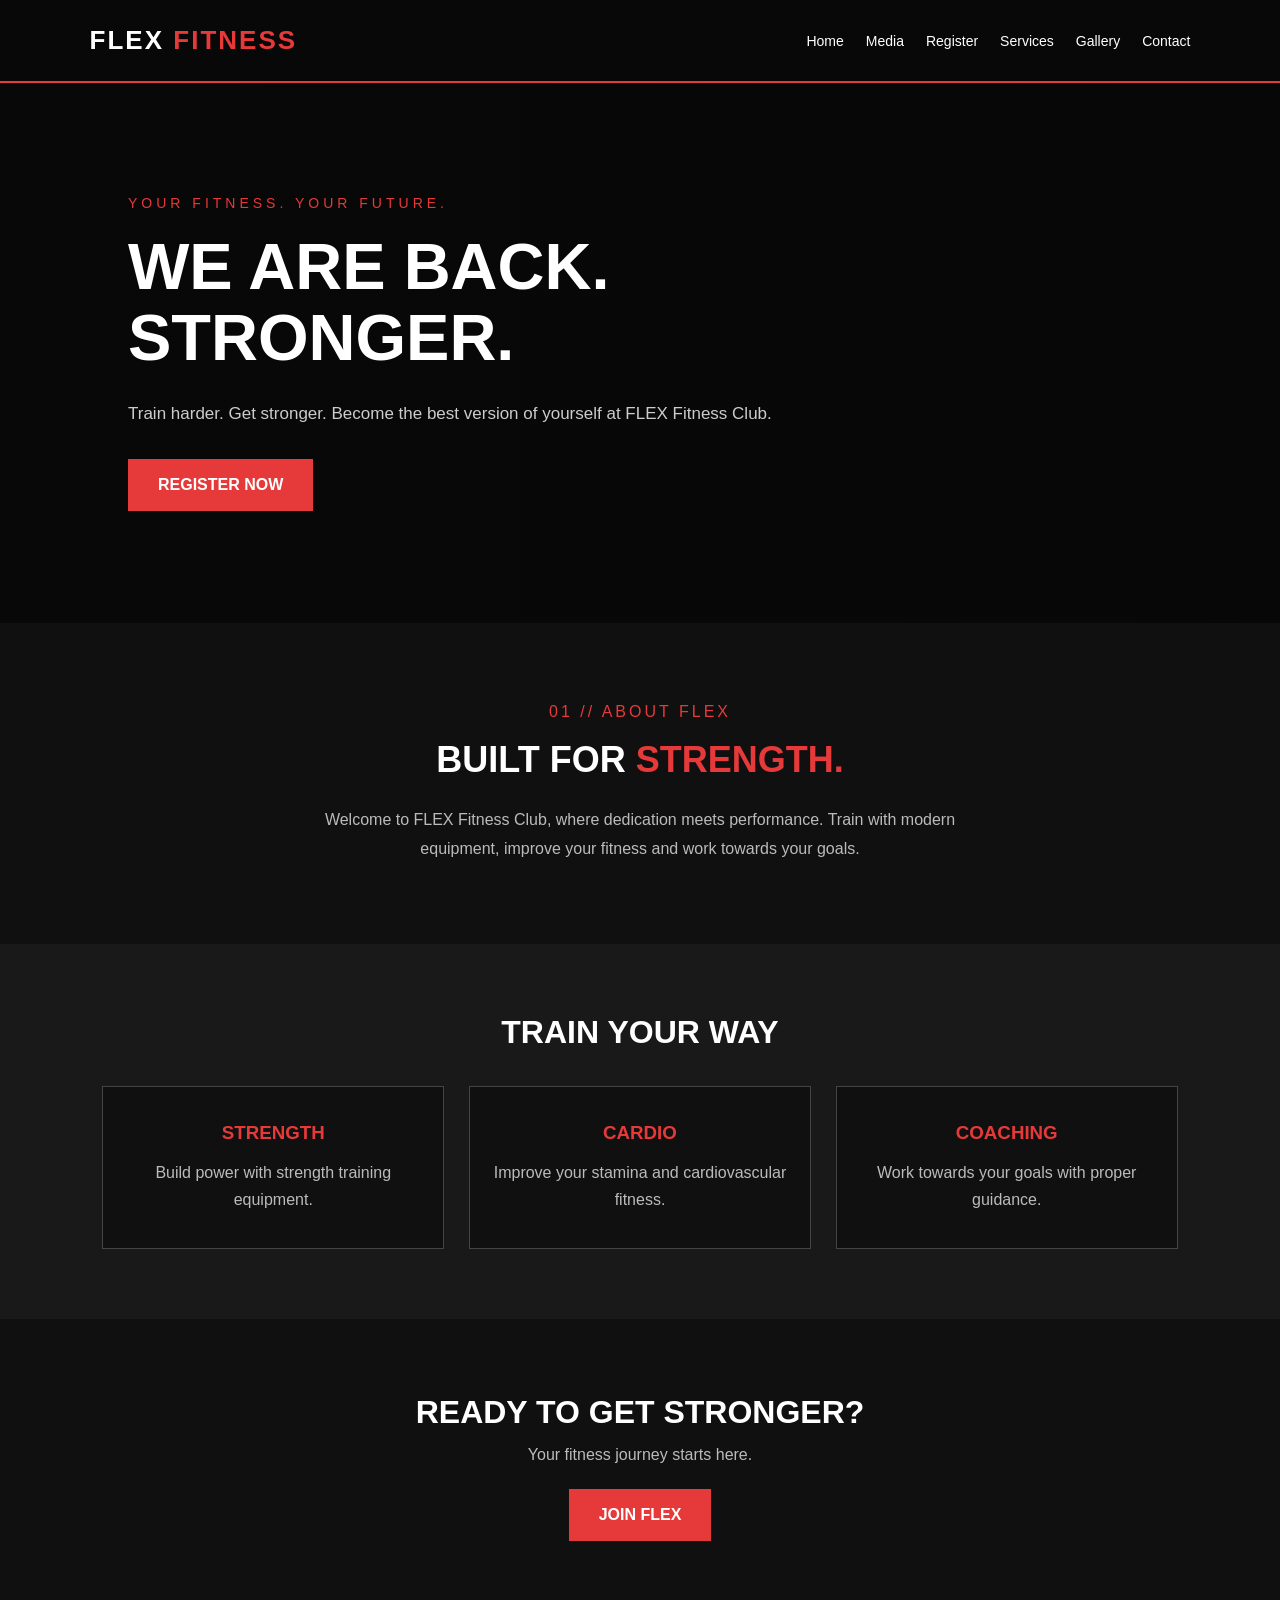
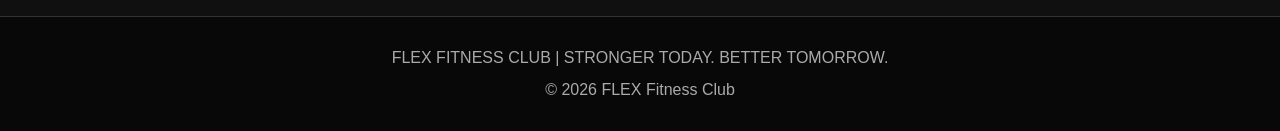
==== index.html @ 414e54fb "added the home html and the css files ," ====
<!DOCTYPE html>
<html lang="en">
<head>
    <meta charset="UTF-8">
    <meta name="viewport" content="width=device-width, initial-scale=1.0">
    <title>FLEX Fitness Club</title>
    <link rel="stylesheet" href="home.css">
</head>
<body>

    <header>
        <nav class="navbar">
            <h2 class="logo">FLEX<span> FITNESS</span></h2>

            <ul class="nav-links">
                <li><a href="index.html">Home</a></li>
                <li><a href="media.html">Media</a></li>
                <li><a href="register.html">Register</a></li>
                <li><a href="services.html">Services</a></li>
                <li><a href="portfolio.html">Gallery</a></li>
                <li><a href="contact.html">Contact</a></li>
            </ul>
        </nav>
    </header>

    <main>
        <section class="hero">
            <div class="hero-content">
                <p class="tagline">YOUR FITNESS. YOUR FUTURE.</p>

                <h1>WE ARE BACK.<br>STRONGER.</h1>

                <p class="description">
                    Train harder. Get stronger. Become the best
                    version of yourself at FLEX Fitness Club.
                </p>

                <a href="register.html" class="btn">REGISTER NOW</a>
            </div>
        </section>

        <section class="about">
            <p class="section-label">01 // ABOUT FLEX</p>

            <h2>BUILT FOR <span>STRENGTH.</span></h2>

            <p>
                Welcome to FLEX Fitness Club, where dedication
                meets performance. Train with modern equipment,
                improve your fitness and work towards your goals.
            </p>
        </section>

        <section class="features">
            <h2>TRAIN YOUR WAY</h2>

            <div class="feature-container">

                <div class="feature-card">
                    <h3>STRENGTH</h3>
                    <p>Build power with strength training equipment.</p>
                </div>

                <div class="feature-card">
                    <h3>CARDIO</h3>
                    <p>Improve your stamina and cardiovascular fitness.</p>
                </div>

                <div class="feature-card">
                    <h3>COACHING</h3>
                    <p>Work towards your goals with proper guidance.</p>
                </div>

            </div>
        </section>

        <section class="join">
            <h2>READY TO GET STRONGER?</h2>
            <p>Your fitness journey starts here.</p>
            <a href="register.html" class="btn">JOIN FLEX</a>
        </section>
    </main>

    <footer>
        <p>FLEX FITNESS CLUB | STRONGER TODAY. BETTER TOMORROW.</p>
        <p>&copy; 2026 FLEX Fitness Club</p>
    </footer>

</body>
</html>
---- home.css ----
* {
    margin: 0;
    padding: 0;
    box-sizing: border-box;
}

body {
    background-color: #101010;
    color: white;
    font-family: Arial, sans-serif;
}

.navbar {
    display: flex;
    justify-content: space-between;
    align-items: center;
    padding: 25px 7%;
    background-color: #080808;
    border-bottom: 2px solid #e63939;
}

.logo {
    font-size: 26px;
    letter-spacing: 2px;
}

.logo span {
    color: #e63939;
}

.nav-links {
    display: flex;
    gap: 22px;
    list-style: none;
}

.nav-links a {
    color: white;
    text-decoration: none;
    font-size: 14px;
    transition: color 0.3s;
}

.nav-links a:hover {
    color: #e63939;
}

.hero {
    min-height: 540px;
    display: flex;
    align-items: center;
    padding: 70px 10%;
    background-image:
        linear-gradient(to right, #080808, rgba(0, 0, 0, 0.55)),
        url("https://images.unsplash.com/photo-1534438327276-14e5300c3a48?auto=format&fit=crop&w=1600&q=80");
    background-size: cover;
    background-position: center;
}

.hero-content {
    max-width: 650px;
}

.tagline {
    color: #e63939;
    font-size: 14px;
    letter-spacing: 4px;
    margin-bottom: 20px;
}

.hero h1 {
    font-size: 65px;
    line-height: 1.1;
    margin-bottom: 25px;
}

.description {
    color: #cccccc;
    font-size: 17px;
    line-height: 1.8;
    margin-bottom: 30px;
}

.btn {
    display: inline-block;
    background-color: #e63939;
    color: white;
    padding: 15px 28px;
    text-decoration: none;
    font-weight: bold;
    border: 2px solid #e63939;
    transition: background-color 0.3s;
}

.btn:hover {
    background-color: transparent;
}

.about {
    padding: 80px 10%;
    text-align: center;
}

.section-label {
    color: #e63939;
    margin-bottom: 18px;
    letter-spacing: 3px;
}

.about h2 {
    font-size: 36px;
    margin-bottom: 25px;
}

.about h2 span {
    color: #e63939;
}

.about p:last-child {
    max-width: 700px;
    margin: auto;
    color: #bbbbbb;
    line-height: 1.8;
}

.features {
    padding: 70px 8%;
    background-color: #191919;
    text-align: center;
}

.features h2 {
    font-size: 32px;
    margin-bottom: 35px;
}

.feature-container {
    display: flex;
    justify-content: center;
    gap: 25px;
    flex-wrap: wrap;
}

.feature-card {
    flex: 1;
    min-width: 200px;
    padding: 35px 20px;
    border: 1px solid #444444;
    background-color: #101010;
    transition: transform 0.3s;
}

.feature-card:hover {
    transform: translateY(-8px);
}

.feature-card h3 {
    color: #e63939;
    margin-bottom: 15px;
}

.feature-card p {
    color: #bbbbbb;
    line-height: 1.7;
}

.join {
    padding: 75px 20px;
    text-align: center;
}

.join h2 {
    font-size: 32px;
    margin-bottom: 15px;
}

.join p {
    color: #bbbbbb;
    margin-bottom: 25px;
}

footer {
    background-color: #080808;
    text-align: center;
    padding: 25px;
    color: #aaaaaa;
    line-height: 2;
    border-top: 1px solid #333333;
}

@media (max-width: 900px) {
    .navbar {
        flex-direction: column;
        gap: 20px;
    }

    .nav-links {
        flex-wrap: wrap;
        justify-content: center;
    }

    .hero h1 {
        font-size: 48px;
    }
}

@media (max-width: 600px) {
    .hero {
        padding: 60px 7%;
        min-height: 450px;
    }

    .hero h1 {
        font-size: 38px;
    }

    .description {
        font-size: 15px;
    }

    .about h2,
    .join h2 {
        font-size: 27px;
    }

    .feature-container {
        flex-direction: column;
    }
}
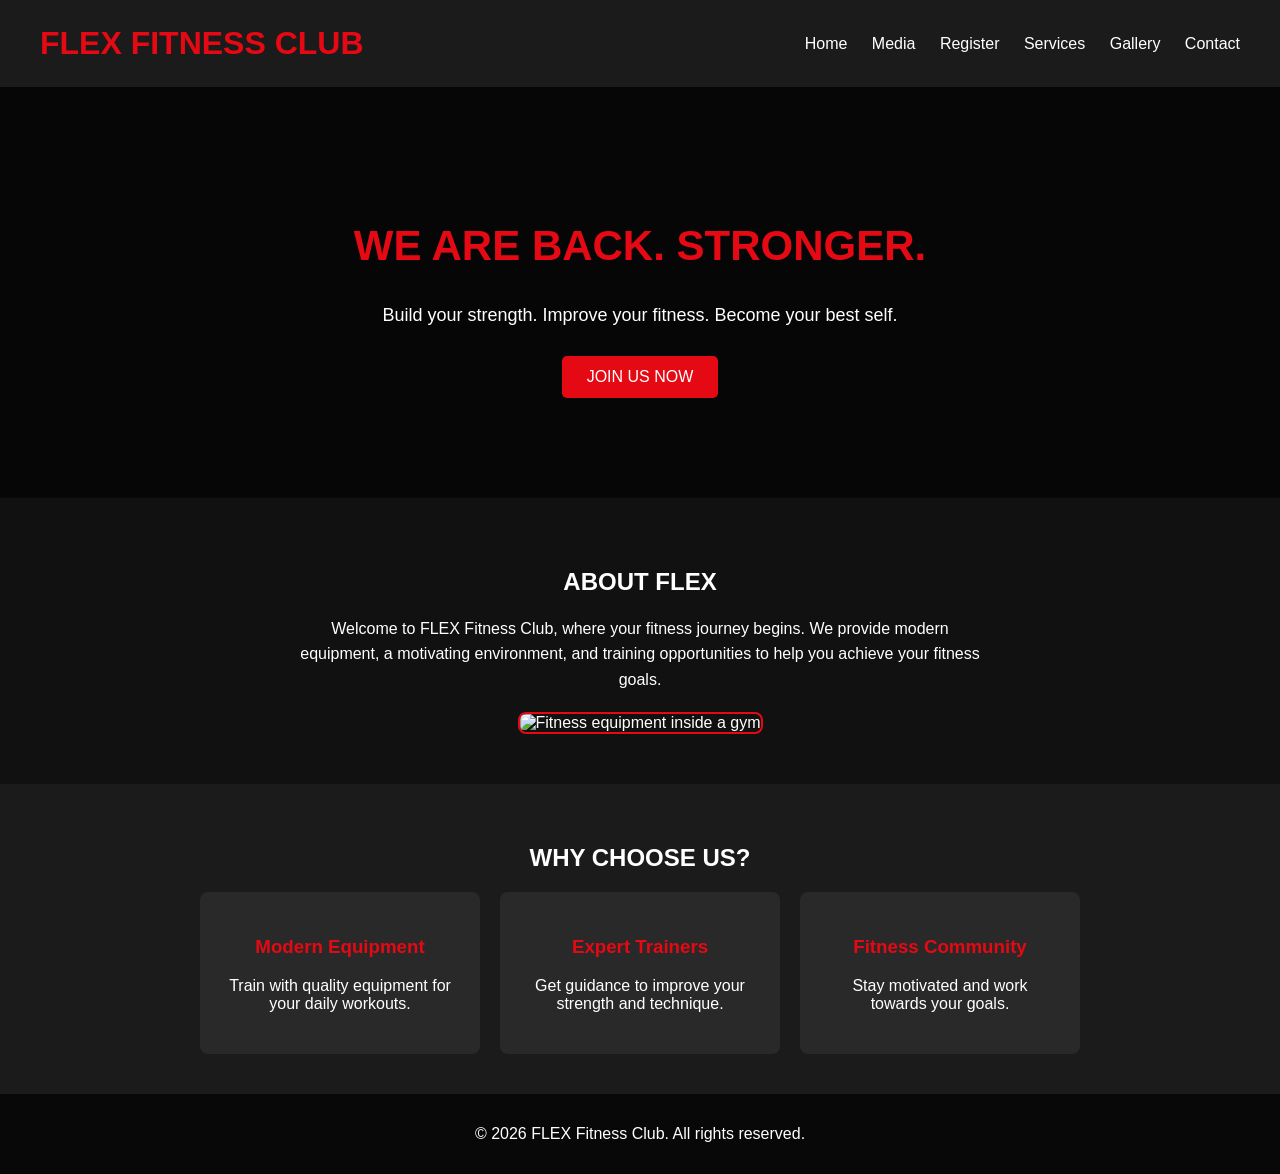
==== commit ff8f126b: "made some minor approvemtns in the index.html and home.css" ====
--- a/index.html
+++ b/index.html
@@ -10,81 +10,58 @@
 <body>
 
     <header>
-        <nav class="navbar">
-            <h2 class="logo">FLEX<span> FITNESS</span></h2>
+        <h1 id="logo">FLEX FITNESS CLUB</h1>
 
-            <ul class="nav-links">
-                <li><a href="index.html">Home</a></li>
-                <li><a href="media.html">Media</a></li>
-                <li><a href="register.html">Register</a></li>
-                <li><a href="services.html">Services</a></li>
-                <li><a href="portfolio.html">Gallery</a></li>
-                <li><a href="contact.html">Contact</a></li>
-            </ul>
+        <nav>
+            <a href="index.html">Home</a>
+            <a href="media.html">Media</a>
+            <a href="register.html">Register</a>
+            <a href="services.html">Services</a>
+            <a href="portfolio.html">Gallery</a>
+            <a href="contact.html">Contact</a>
         </nav>
     </header>
 
-    <main>
-        <section class="hero">
-            <div class="hero-content">
-                <p class="tagline">YOUR FITNESS. YOUR FUTURE.</p>
+    <section class="hero">
+        <h2>WE ARE BACK. STRONGER.</h2>
+        <p>Build your strength. Improve your fitness. Become your best self.</p>
+        <a href="register.html" class="button">JOIN US NOW</a>
+    </section>
 
-                <h1>WE ARE BACK.<br>STRONGER.</h1>
+    <section class="about">
+        <h2>ABOUT FLEX</h2>
+        <p>
+            Welcome to FLEX Fitness Club, where your fitness journey begins.
+            We provide modern equipment, a motivating environment, and
+            training opportunities to help you achieve your fitness goals.
+        </p>
 
-                <p class="description">
-                    Train harder. Get stronger. Become the best
-                    version of yourself at FLEX Fitness Club.
-                </p>
+        <img src="https://encrypted-tbn0.gstatic.com/images?q=tbn:ANd9GcSreisG-qdj2H5fOYlXDNHToyixvDvVWEfSiZkSTEUzvw&s=10" alt="Fitness equipment inside a gym">
+    </section>
 
-                <a href="register.html" class="btn">REGISTER NOW</a>
+    <section class="features">
+        <h2>WHY CHOOSE US?</h2>
+
+        <div class="feature-container">
+            <div class="feature">
+                <h3>Modern Equipment</h3>
+                <p>Train with quality equipment for your daily workouts.</p>
             </div>
-        </section>
 
-        <section class="about">
-            <p class="section-label">01 // ABOUT FLEX</p>
+            <div class="feature">
+                <h3>Expert Trainers</h3>
+                <p>Get guidance to improve your strength and technique.</p>
+            </div>
 
-            <h2>BUILT FOR <span>STRENGTH.</span></h2>
-
-            <p>
-                Welcome to FLEX Fitness Club, where dedication
-                meets performance. Train with modern equipment,
-                improve your fitness and work towards your goals.
-            </p>
-        </section>
-
-        <section class="features">
-            <h2>TRAIN YOUR WAY</h2>
-
-            <div class="feature-container">
-
-                <div class="feature-card">
-                    <h3>STRENGTH</h3>
-                    <p>Build power with strength training equipment.</p>
-                </div>
-
-                <div class="feature-card">
-                    <h3>CARDIO</h3>
-                    <p>Improve your stamina and cardiovascular fitness.</p>
-                </div>
-
-                <div class="feature-card">
-                    <h3>COACHING</h3>
-                    <p>Work towards your goals with proper guidance.</p>
-                </div>
-
+            <div class="feature">
+                <h3>Fitness Community</h3>
+                <p>Stay motivated and work towards your goals.</p>
             </div>
-        </section>
-
-        <section class="join">
-            <h2>READY TO GET STRONGER?</h2>
-            <p>Your fitness journey starts here.</p>
-            <a href="register.html" class="btn">JOIN FLEX</a>
-        </section>
-    </main>
+        </div>
+    </section>
 
     <footer>
-        <p>FLEX FITNESS CLUB | STRONGER TODAY. BETTER TOMORROW.</p>
-        <p>&copy; 2026 FLEX Fitness Club</p>
+        <p>&copy; 2026 FLEX Fitness Club. All rights reserved.</p>
     </footer>
 
 </body>
--- a/home.css
+++ b/home.css
@@ -1,230 +1,142 @@
 
 * {
-    margin: 0;
-    padding: 0;
     box-sizing: border-box;
 }
 
 body {
-    background-color: #101010;
+    margin: 0;
+    background-color: #111111;
     color: white;
     font-family: Arial, sans-serif;
 }
 
-.navbar {
+header {
+    background-color: #1b1b1b;
+    padding: 15px 30px;
     display: flex;
     justify-content: space-between;
     align-items: center;
-    padding: 25px 7%;
-    background-color: #080808;
-    border-bottom: 2px solid #e63939;
+    flex-wrap: wrap;
 }
 
-.logo {
-    font-size: 26px;
-    letter-spacing: 2px;
+#logo {
+    color: #e50914;
+    margin: 10px;
 }
 
-.logo span {
-    color: #e63939;
+nav a {
+    color: white;
+    text-decoration: none;
+    margin: 10px;
+    font-size: 16px;
 }
 
-.nav-links {
-    display: flex;
-    gap: 22px;
-    list-style: none;
-}
-
-.nav-links a {
-    color: white;
-    text-decoration: none;
-    font-size: 14px;
-    transition: color 0.3s;
-}
-
-.nav-links a:hover {
-    color: #e63939;
+nav a:hover {
+    color: #e50914;
 }
 
 .hero {
-    min-height: 540px;
-    display: flex;
-    align-items: center;
-    padding: 70px 10%;
-    background-image:
-        linear-gradient(to right, #080808, rgba(0, 0, 0, 0.55)),
-        url("https://images.unsplash.com/photo-1534438327276-14e5300c3a48?auto=format&fit=crop&w=1600&q=80");
+    background: linear-gradient(rgba(0, 0, 0, 0.65),
+                rgba(0, 0, 0, 0.65)), url("https://encrypted-tbn0.gstatic.com/images?q=tbn:ANd9GcSreisG-qdj2H5fOYlXDNHToyixvDvVWEfSiZkSTEUzvw&s=10");
     background-size: cover;
     background-position: center;
+    text-align: center;
+    padding: 100px 20px;
 }
 
-.hero-content {
-    max-width: 650px;
+.hero h2 {
+    font-size: 42px;
+    color: #e50914;
 }
 
-.tagline {
-    color: #e63939;
-    font-size: 14px;
-    letter-spacing: 4px;
-    margin-bottom: 20px;
-}
-
-.hero h1 {
-    font-size: 65px;
-    line-height: 1.1;
-    margin-bottom: 25px;
-}
-
-.description {
-    color: #cccccc;
-    font-size: 17px;
-    line-height: 1.8;
+.hero p {
+    font-size: 18px;
     margin-bottom: 30px;
 }
 
-.btn {
+.button {
+    background-color: #e50914;
+    color: white;
+    text-decoration: none;
+    padding: 12px 25px;
+    border-radius: 5px;
     display: inline-block;
-    background-color: #e63939;
-    color: white;
-    padding: 15px 28px;
-    text-decoration: none;
-    font-weight: bold;
-    border: 2px solid #e63939;
-    transition: background-color 0.3s;
+    transition: 0.3s;
 }
 
-.btn:hover {
-    background-color: transparent;
+.button:hover {
+    background-color: white;
+    color: #e50914;
 }
 
 .about {
-    padding: 80px 10%;
     text-align: center;
+    padding: 50px 20px;
 }
 
-.section-label {
-    color: #e63939;
-    margin-bottom: 18px;
-    letter-spacing: 3px;
+.about p {
+    max-width: 700px;
+    margin: 20px auto;
+    line-height: 1.6;
 }
 
-.about h2 {
-    font-size: 36px;
-    margin-bottom: 25px;
-}
-
-.about h2 span {
-    color: #e63939;
-}
-
-.about p:last-child {
-    max-width: 700px;
-    margin: auto;
-    color: #bbbbbb;
-    line-height: 1.8;
+.about img {
+    width: 80%;
+    max-width: 600px;
+    border-radius: 8px;
+    border: 2px solid #e50914;
 }
 
 .features {
-    padding: 70px 8%;
-    background-color: #191919;
     text-align: center;
-}
-
-.features h2 {
-    font-size: 32px;
-    margin-bottom: 35px;
+    padding: 40px 20px;
+    background-color: #1b1b1b;
 }
 
 .feature-container {
     display: flex;
     justify-content: center;
-    gap: 25px;
+    gap: 20px;
     flex-wrap: wrap;
 }
 
-.feature-card {
-    flex: 1;
-    min-width: 200px;
-    padding: 35px 20px;
-    border: 1px solid #444444;
-    background-color: #101010;
+.feature {
+    background-color: #292929;
+    padding: 25px;
+    width: 280px;
+    border-radius: 8px;
     transition: transform 0.3s;
 }
 
-.feature-card:hover {
-    transform: translateY(-8px);
+.feature:hover {
+    transform: translateY(-5px);
 }
 
-.feature-card h3 {
-    color: #e63939;
-    margin-bottom: 15px;
-}
-
-.feature-card p {
-    color: #bbbbbb;
-    line-height: 1.7;
-}
-
-.join {
-    padding: 75px 20px;
-    text-align: center;
-}
-
-.join h2 {
-    font-size: 32px;
-    margin-bottom: 15px;
-}
-
-.join p {
-    color: #bbbbbb;
-    margin-bottom: 25px;
+.feature h3 {
+    color: #e50914;
 }
 
 footer {
+    text-align: center;
+    padding: 15px;
     background-color: #080808;
-    text-align: center;
-    padding: 25px;
-    color: #aaaaaa;
-    line-height: 2;
-    border-top: 1px solid #333333;
-}
-
-@media (max-width: 900px) {
-    .navbar {
-        flex-direction: column;
-        gap: 20px;
-    }
-
-    .nav-links {
-        flex-wrap: wrap;
-        justify-content: center;
-    }
-
-    .hero h1 {
-        font-size: 48px;
-    }
 }
 
 @media (max-width: 600px) {
-    .hero {
-        padding: 60px 7%;
-        min-height: 450px;
+    header {
+        flex-direction: column;
     }
 
-    .hero h1 {
-        font-size: 38px;
+    nav a {
+        display: inline-block;
+        margin: 8px 5px;
     }
 
-    .description {
-        font-size: 15px;
+    .hero h2 {
+        font-size: 30px;
     }
 
-    .about h2,
-    .join h2 {
-        font-size: 27px;
-    }
-
-    .feature-container {
-        flex-direction: column;
+    .hero {
+        padding: 70px 15px;
     }
 }
